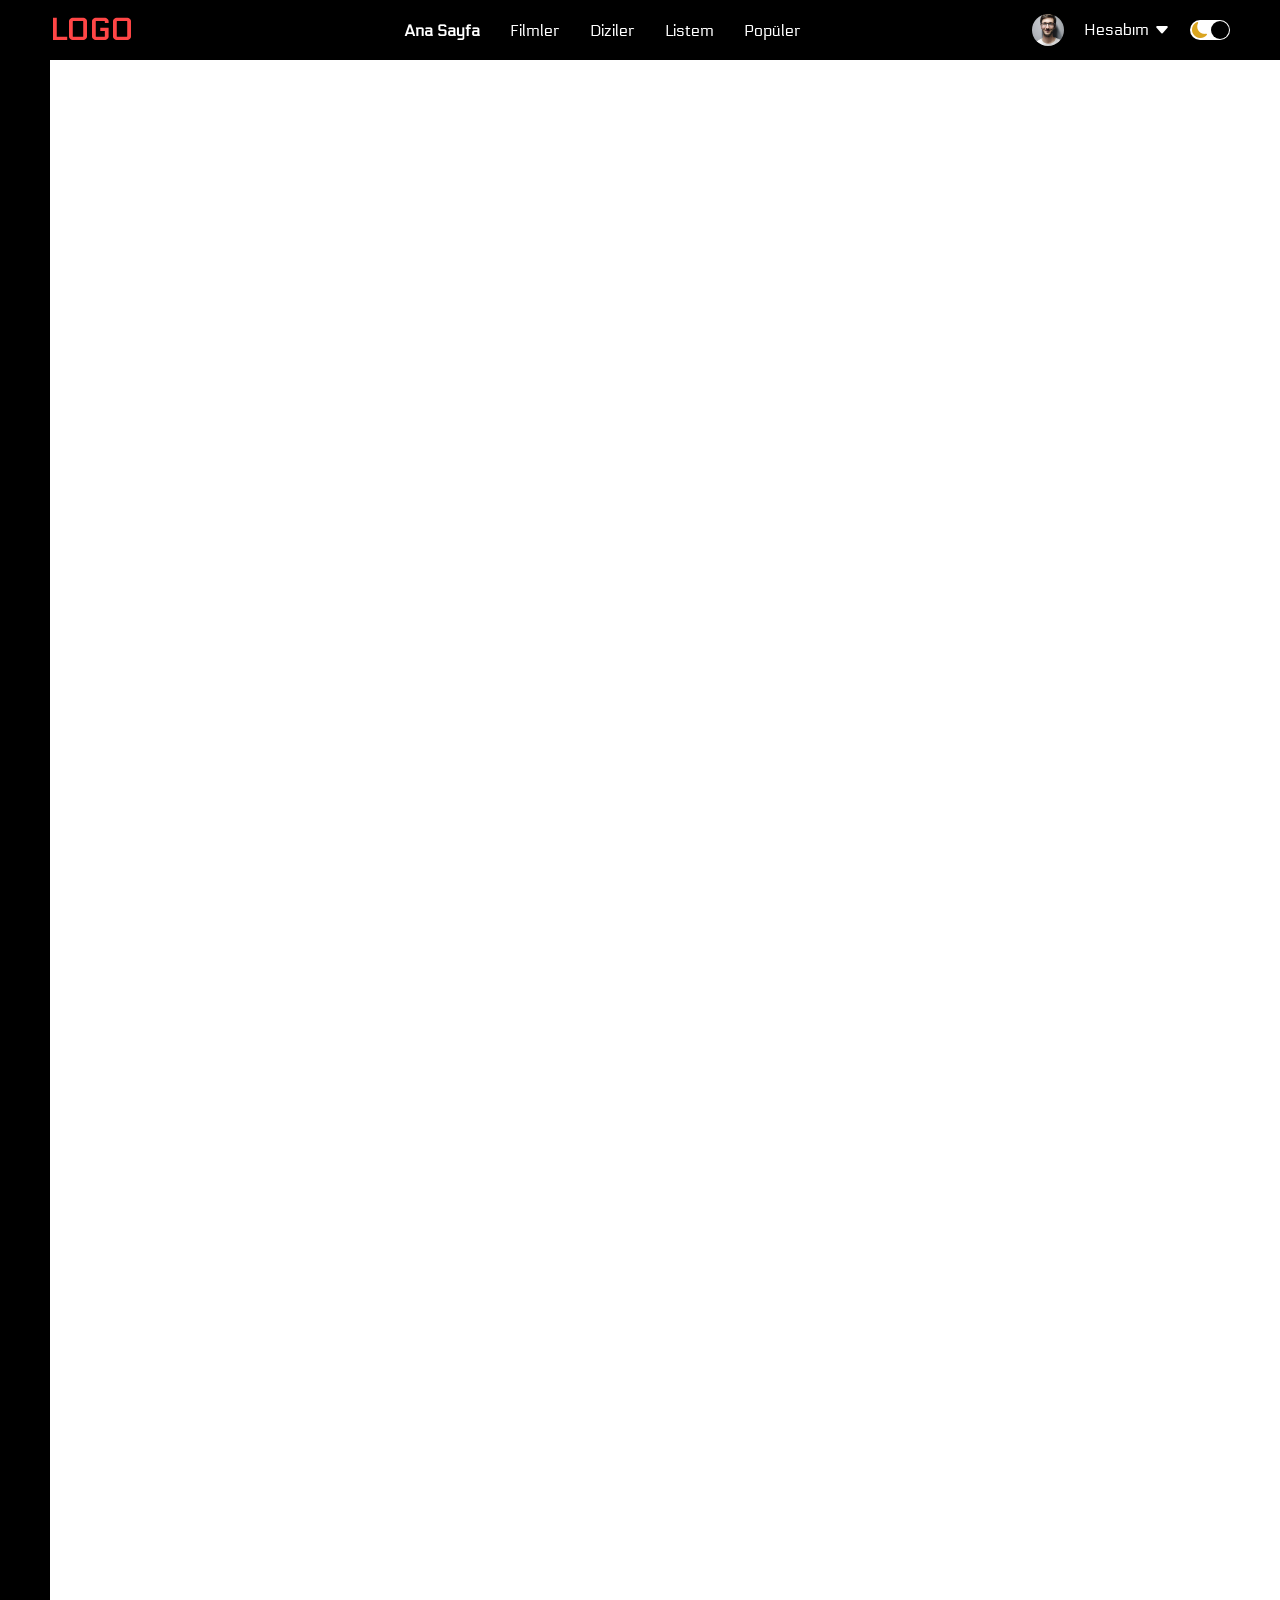
==== movie-website/index.html @ 87be733c "header end" ====
<!DOCTYPE html>
<html lang="en">
  <head>
    <meta charset="UTF-8" />
    <meta name="viewport" content="width=device-width, initial-scale=1.0" />
    <title>Movie Website</title>
    <link
      rel="stylesheet"
      href="https://cdn.jsdelivr.net/npm/bootstrap-icons@1.9.1/font/bootstrap-icons.css"
    />
    <link rel="stylesheet" href="style.css" />
  </head>
  <body>

    <!--! header start -->
    <div class="header">
      <div class="header-wrapper">
        <div class="logo-wrapper">
          <h1 class="logo">LOGO</h1>
        </div>
        <div class="menu-container">
          <ul class="menu-list">
            <li class="menu-list-item active">Ana Sayfa</li>
            <li class="menu-list-item">Filmler</li>
            <li class="menu-list-item">Diziler</li>
            <li class="menu-list-item">Listem</li>
            <li class="menu-list-item">Popüler</li>
          </ul>
        </div>
        <div class="profile-container">
          <img class="profile-picture" src="img/profile.jpg" alt="pp" />
          <div class="profile-text-container">
            <span class="profile-text">Hesabım</span>
            <i class="bi bi-caret-down-fill"></i>
          </div>
          <div class="toggle">
            <i class="bi bi-moon-fill toggle-icon"></i>
            <i class="bi bi-sun-fill toggle-icon"></i>
            <div class="toggle-ball"></div>
          </div>
        </div>
      </div>
    </div>
    <!--! header end -->

    <!--! sidebar start -->
    <div class="sidebar">

    </div>
    <!--! sidebar end -->
  </body>
</html>
---- movie-website/style.css ----
@import url("https://fonts.googleapis.com/css2?family=Electrolize&display=swap");

/*! base css start */

* {
  margin: 0;
}

body {
  height: 200vh;
  font-family: "Electrolize", sans-serif;
}

li {
  list-style: none;
}

/*! base css end */

/*! header start */

.header {
  background-color: #000;
  color: #fff;
  height: 60px;
  position: sticky;
  top: 0; 
}

.header-wrapper {
  display: flex;
  justify-content: space-between;
  align-items: center;
  height: 100%;
  padding: 0 50px;
}

.header-wrapper .logo{
    font-size: 30px;
    color: rgb(255, 70, 70);
    cursor: pointer;
}

.menu-container .menu-list {
  display: flex;
  column-gap: 30px;
}

.menu-container .menu-list-item {
transition: .2s ease all;
cursor: pointer;
}

.menu-container .menu-list-item:hover {
    font-weight: bold;
}

.menu-container .menu-list-item.active {
    font-weight: bold;
}

.profile-container{
    display: flex;
    align-items: center;
    column-gap: 20px;
}

.profile-container .profile-picture{
    width: 32px;
    height: 32px;
    object-fit: cover;
    border-radius: 50%;
}

.profile-container .profile-text-container{
    display: flex;
    align-items: center;
    line-height: 1;
    column-gap: 5px;
}

.toggle{
    width: 40px;
    height: 20px;
    background-color: #fff;
    border-radius: 30px;
    display: flex;
    align-items: center;
    justify-content: space-around;
    position: relative;
}

.profile-container .toggle-icon{
    color: goldenrod;
}

.profile-container .toggle-ball{
    width: 18px;
    height: 18px;
    background-color: #000;
    border-radius: 50%;
    cursor: pointer;
    position: absolute;
    right: 1px;
}

/*! header end */

/*! sidebar start */
.sidebar {
  background-color: #000;
  color: #fff;
  height: 100%;
  width: 50px;
}
/*! sidebar end */
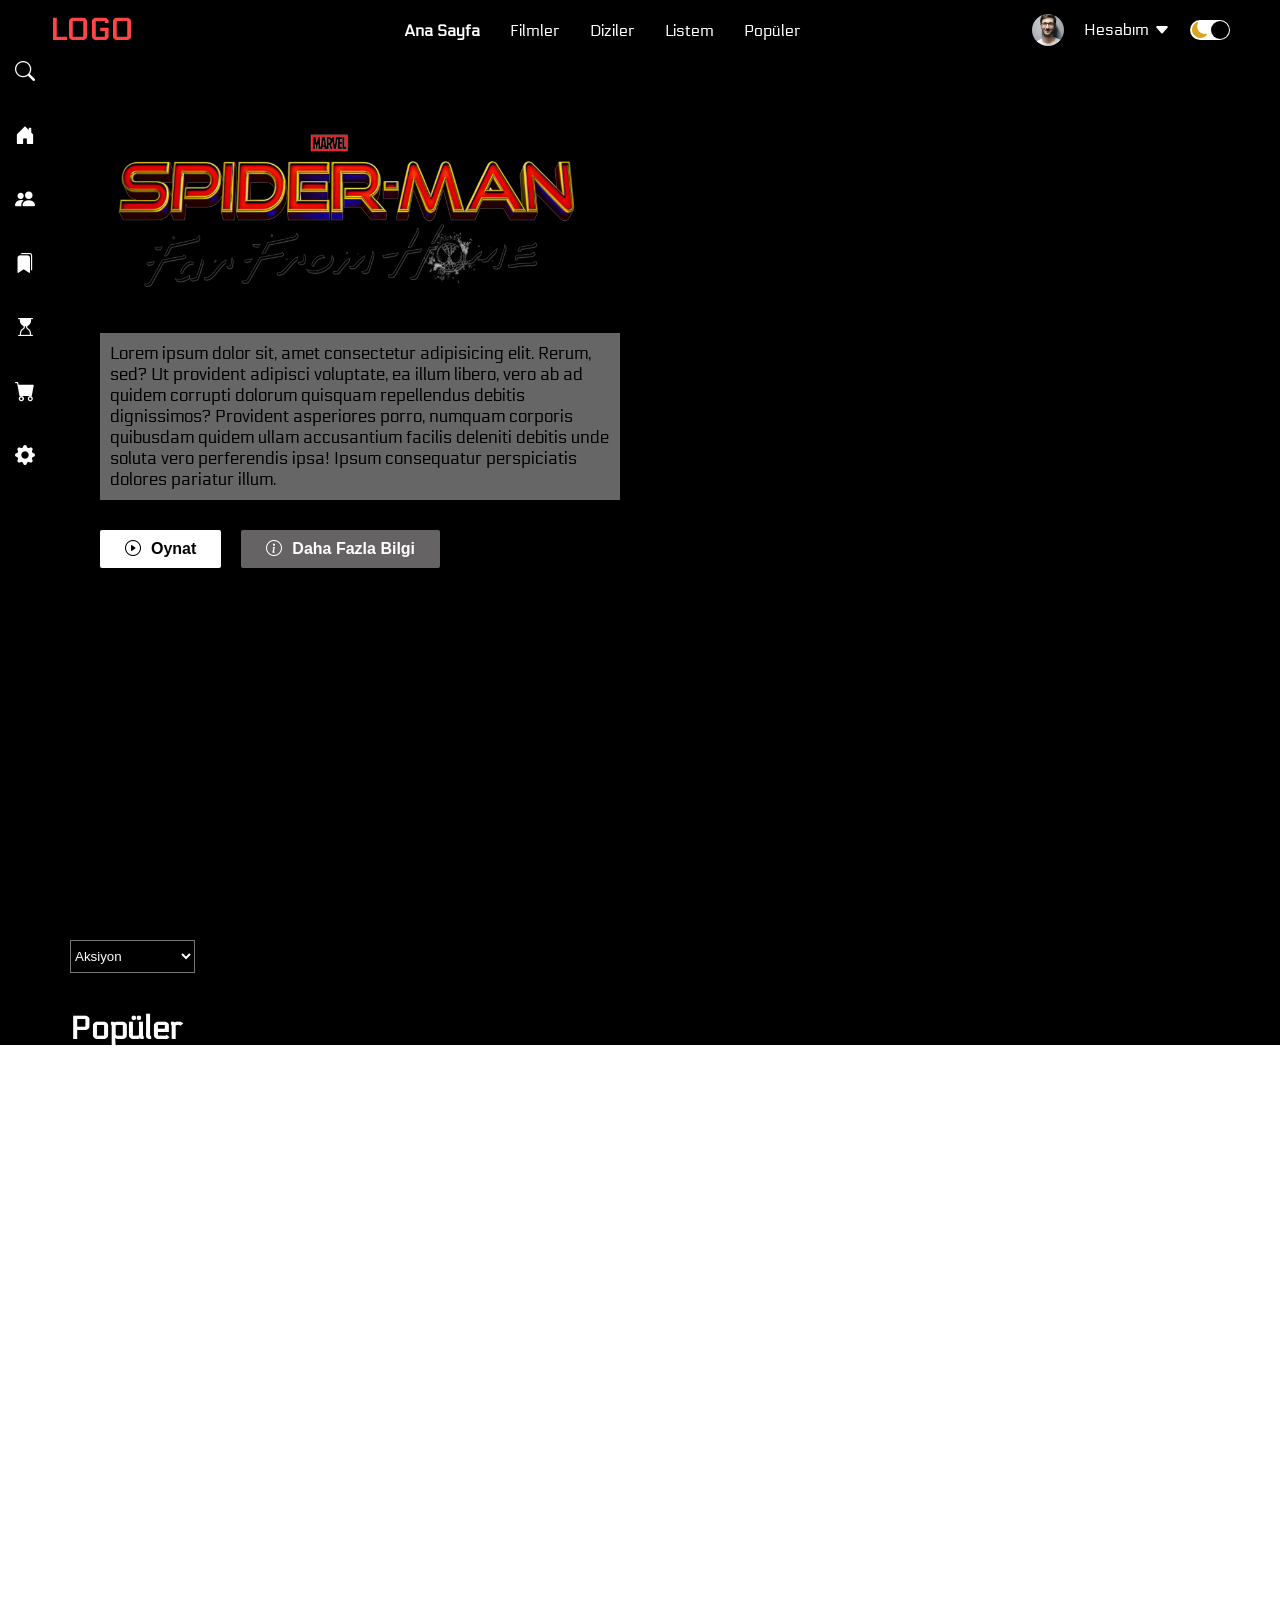
==== commit 6fbdaf6a: "sidebar, featured-content and movie-list-filter end" ====
--- a/movie-website/index.html
+++ b/movie-website/index.html
@@ -11,7 +11,6 @@
     <link rel="stylesheet" href="style.css" />
   </head>
   <body>
-
     <!--! header start -->
     <div class="header">
       <div class="header-wrapper">
@@ -45,8 +44,62 @@
 
     <!--! sidebar start -->
     <div class="sidebar">
-
+      <i class="bi bi-search"></i>
+      <i class="bi bi-house-door-fill"></i>
+      <i class="bi bi-people-fill"></i>
+      <i class="bi bi-bookmarks-fill"></i>
+      <i class="bi bi-hourglass-top"></i>
+      <i class="bi bi-cart-fill"></i>
+      <i class="bi bi-gear-fill"></i>
     </div>
     <!--! sidebar end -->
+
+    <!--! content start -->
+    <div class="container">
+      <div class="content-wrapper">
+        <!--? featured content start -->
+        <div class="featured-content">
+          <img class="featured-title" src="img/spiderman-title.png" alt="" />
+          <p class="featured-desc">
+            Lorem ipsum dolor sit, amet consectetur adipisicing elit. Rerum,
+            sed? Ut provident adipisci voluptate, ea illum libero, vero ab ad
+            quidem corrupti dolorum quisquam repellendus debitis dignissimos?
+            Provident asperiores porro, numquam corporis quibusdam quidem ullam
+            accusantium facilis deleniti debitis unde soluta vero perferendis
+            ipsa! Ipsum consequatur perspiciatis dolores pariatur illum.
+          </p>
+          <div class="featured-buttons">
+            <button class="play-button">
+              <i class="bi bi-play-circle"></i>
+              Oynat
+            </button>
+            <button class="info-button">
+              <i class="bi bi-info-circle"></i>
+              Daha Fazla Bilgi
+            </button>
+          </div>
+        </div>
+        <!--? featured content end -->
+
+        <!--? movie list start -->
+        <div class="movie-list-filter">
+          <select>
+            <option>Aksiyon</option>
+            <option>Animasyon</option>
+            <option>Belgesel</option>
+            <option>Komedi</option>
+            <option>Bilim-Kurgu</option>
+          </select>
+        </div>
+
+        <div class="movie-list-container">
+          <h1 class="movie-list-title">Popüler</h1>
+          <div class="movie-list-wrapper"></div>
+        </div>
+        <!--? movie list end -->
+      </div>
+    </div>
+
+    <!--! content end -->
   </body>
 </html>
--- a/movie-website/style.css
+++ b/movie-website/style.css
@@ -11,6 +11,11 @@
   font-family: "Electrolize", sans-serif;
 }
 
+.container {
+  background-color: #000;
+  color: #fff;
+}
+
 li {
   list-style: none;
 }
@@ -20,11 +25,11 @@
 /*! header start */
 
 .header {
-  background-color: #000;
+  background: #000;
   color: #fff;
   height: 60px;
   position: sticky;
-  top: 0; 
+  top: 0;
 }
 
 .header-wrapper {
@@ -35,10 +40,10 @@
   padding: 0 50px;
 }
 
-.header-wrapper .logo{
-    font-size: 30px;
-    color: rgb(255, 70, 70);
-    cursor: pointer;
+.header-wrapper .logo {
+  font-size: 30px;
+  color: rgb(255, 70, 70);
+  cursor: pointer;
 }
 
 .menu-container .menu-list {
@@ -47,70 +52,163 @@
 }
 
 .menu-container .menu-list-item {
-transition: .2s ease all;
-cursor: pointer;
+  transition: 0.2s ease all;
+  cursor: pointer;
 }
 
 .menu-container .menu-list-item:hover {
-    font-weight: bold;
+  font-weight: bold;
 }
 
 .menu-container .menu-list-item.active {
-    font-weight: bold;
-}
-
-.profile-container{
-    display: flex;
-    align-items: center;
-    column-gap: 20px;
-}
-
-.profile-container .profile-picture{
-    width: 32px;
-    height: 32px;
-    object-fit: cover;
-    border-radius: 50%;
-}
-
-.profile-container .profile-text-container{
-    display: flex;
-    align-items: center;
-    line-height: 1;
-    column-gap: 5px;
-}
-
-.toggle{
-    width: 40px;
-    height: 20px;
-    background-color: #fff;
-    border-radius: 30px;
-    display: flex;
-    align-items: center;
-    justify-content: space-around;
-    position: relative;
-}
-
-.profile-container .toggle-icon{
-    color: goldenrod;
-}
-
-.profile-container .toggle-ball{
-    width: 18px;
-    height: 18px;
-    background-color: #000;
-    border-radius: 50%;
-    cursor: pointer;
-    position: absolute;
-    right: 1px;
+  font-weight: bold;
+}
+
+.profile-container {
+  display: flex;
+  align-items: center;
+  column-gap: 20px;
+}
+
+.profile-container .profile-picture {
+  width: 32px;
+  height: 32px;
+  object-fit: cover;
+  border-radius: 50%;
+}
+
+.profile-container .profile-text-container {
+  display: flex;
+  align-items: center;
+  line-height: 1;
+  column-gap: 5px;
+}
+
+.toggle {
+  width: 40px;
+  height: 20px;
+  background-color: #fff;
+  border-radius: 30px;
+  display: flex;
+  align-items: center;
+  justify-content: space-around;
+  position: relative;
+}
+
+.profile-container .toggle-icon {
+  color: goldenrod;
+}
+
+.profile-container .toggle-ball {
+  width: 18px;
+  height: 18px;
+  background-color: #000;
+  border-radius: 50%;
+  cursor: pointer;
+  position: absolute;
+  right: 1px;
 }
 
 /*! header end */
 
 /*! sidebar start */
 .sidebar {
-  background-color: #000;
+  background: #000;
   color: #fff;
   height: 100%;
   width: 50px;
+  display: flex;
+  flex-direction: column;
+  align-items: center;
+  row-gap: 40px;
+  padding-top: 60px;
+  position: fixed;
+  top: 0;
+}
+
+.sidebar i {
+  font-size: 20px;
+  color: #fff;
+  cursor: pointer;
 }
 /*! sidebar end */
+
+/*! content start */
+
+.content-wrapper {
+  margin-left: 50px;
+}
+
+/*? featured content start */
+
+.featured-content {
+  background: url(img/spiderman.jpg);
+  background-size: 100% 100%;
+  height: calc(100vh - 160px);
+  padding: 50px;
+}
+
+.featured-title {
+  width: 500px;
+}
+
+.featured-desc {
+  width: 500px;
+  font-size: 17px;
+  background-color: rgba(255, 255, 255, 0.4);
+  color: #000;
+  margin: 30px 0;
+  padding: 10px;
+}
+
+.featured-buttons {
+  display: flex;
+  flex-wrap: wrap;
+  gap: 20px;
+}
+
+.featured-buttons .info-button {
+  background-color: rgba(145, 142, 142, 0.7);
+  color: #fff;
+}
+
+.featured-buttons button {
+  background-color: #fff;
+  padding: 10px 25px;
+  border-radius: 2px;
+  border: none;
+  outline: none;
+  font-weight: bold;
+  font-size: 16px;
+  display: flex;
+  column-gap: 10px;
+  cursor: pointer;
+}
+
+/*? featured content end */
+
+/*? movie list start */
+
+.movie-list-filter {
+  margin: 20px 0;
+  padding: 20px;
+}
+
+.movie-list-filter select {
+  background-color: #000;
+  color: #fff;
+  width: 125px;
+  padding: 7px 0;
+}
+
+.movie-list-container {
+  padding: 0 20px;
+}
+
+.movie-list-container .movie-list-title {
+  line-height: 1;
+}
+
+/*? movie list end */
+
+/*! content end */
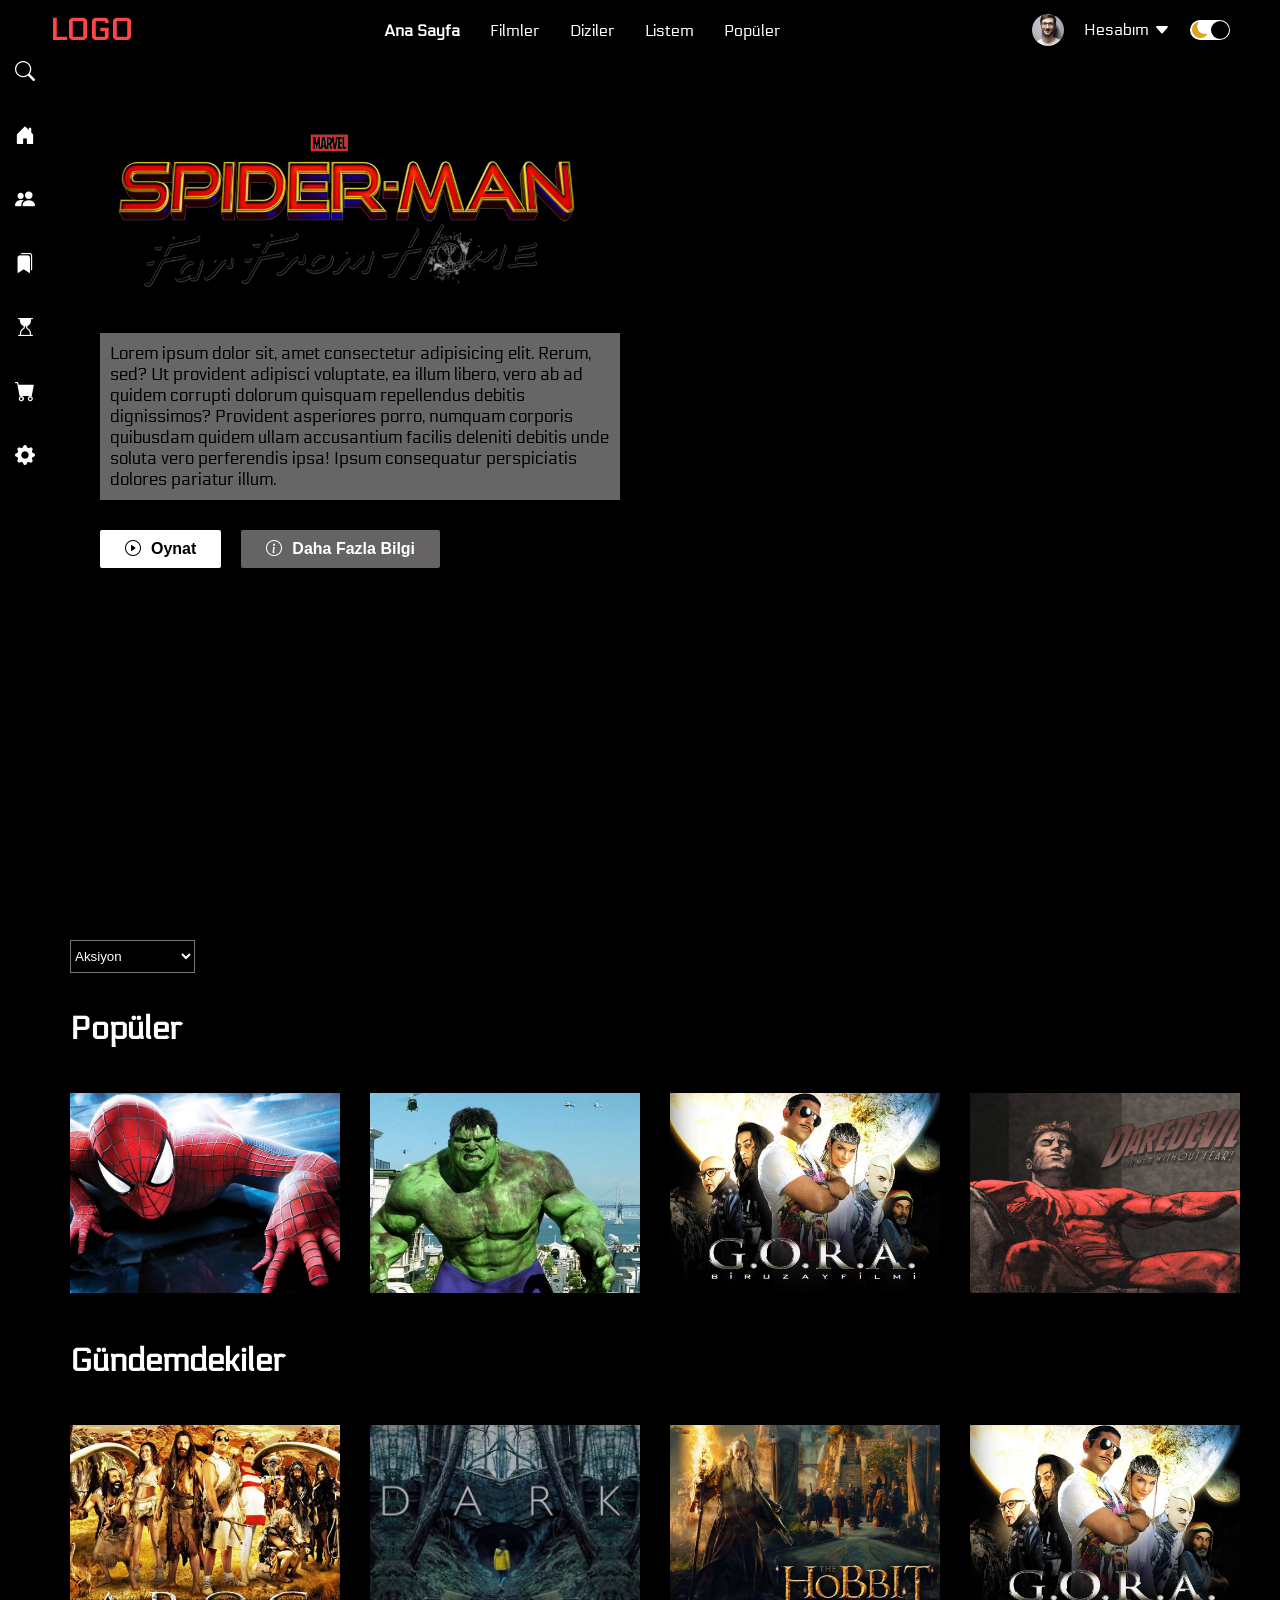
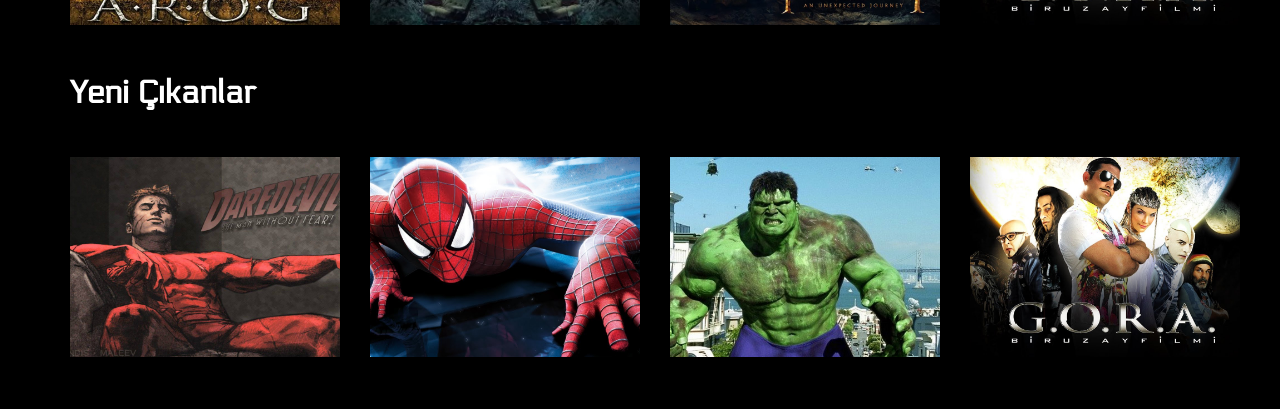
==== commit bad9326f: "movie-list end" ====
--- a/movie-website/index.html
+++ b/movie-website/index.html
@@ -94,7 +94,276 @@
 
         <div class="movie-list-container">
           <h1 class="movie-list-title">Popüler</h1>
-          <div class="movie-list-wrapper"></div>
+          <div class="movie-list-wrapper">
+            <ul class="movie-list">
+              <li class="movie-item">
+                <img class="movie-item-img" src="img/f1.jpg" alt="" />
+                <div class="movie-item-info">
+                  <span class="movie-item-title">SPIDER-MAN</span>
+                  <div class="movie-item-buttons">
+                    <i class="bi bi-play-circle-fill"></i>
+                    <i class="bi bi-hand-thumbs-up-fill"></i>
+                    <i class="bi bi-hand-thumbs-down-fill"></i>
+                    <i class="bi bi-plus-circle-fill"></i>
+                  </div>
+                </div>
+              </li>
+              <li class="movie-item">
+                <img class="movie-item-img" src="img/f2.jpg" alt="" />
+                <div class="movie-item-info">
+                  <span class="movie-item-title">HULK</span>
+                  <div class="movie-item-buttons">
+                    <i class="bi bi-play-circle-fill"></i>
+                    <i class="bi bi-hand-thumbs-up-fill"></i>
+                    <i class="bi bi-hand-thumbs-down-fill"></i>
+                    <i class="bi bi-plus-circle-fill"></i>
+                  </div>
+                </div>
+              </li>
+              <li class="movie-item">
+                <img class="movie-item-img" src="img/f3.jpg" alt="" />
+                <div class="movie-item-info">
+                  <span class="movie-item-title">G.O.R.A</span>
+                  <div class="movie-item-buttons">
+                    <i class="bi bi-play-circle-fill"></i>
+                    <i class="bi bi-hand-thumbs-up-fill"></i>
+                    <i class="bi bi-hand-thumbs-down-fill"></i>
+                    <i class="bi bi-plus-circle-fill"></i>
+                  </div>
+                </div>
+              </li>
+              <li class="movie-item">
+                <img class="movie-item-img" src="img/f4.jpg" alt="" />
+                <div class="movie-item-info">
+                  <span class="movie-item-title">DAREDEVIL</span>
+                  <div class="movie-item-buttons">
+                    <i class="bi bi-play-circle-fill"></i>
+                    <i class="bi bi-hand-thumbs-up-fill"></i>
+                    <i class="bi bi-hand-thumbs-down-fill"></i>
+                    <i class="bi bi-plus-circle-fill"></i>
+                  </div>
+                </div>
+              </li>
+              <li class="movie-item">
+                <img class="movie-item-img" src="img/f5.jpg" alt="" />
+                <div class="movie-item-info">
+                  <span class="movie-item-title">THE HOBBIT</span>
+                  <div class="movie-item-buttons">
+                    <i class="bi bi-play-circle-fill"></i>
+                    <i class="bi bi-hand-thumbs-up-fill"></i>
+                    <i class="bi bi-hand-thumbs-down-fill"></i>
+                    <i class="bi bi-plus-circle-fill"></i>
+                  </div>
+                </div>
+              </li>
+              <li class="movie-item">
+                <img class="movie-item-img" src="img/f6.jpg" alt="" />
+                <div class="movie-item-info">
+                  <span class="movie-item-title">A.R.O.G</span>
+                  <div class="movie-item-buttons">
+                    <i class="bi bi-play-circle-fill"></i>
+                    <i class="bi bi-hand-thumbs-up-fill"></i>
+                    <i class="bi bi-hand-thumbs-down-fill"></i>
+                    <i class="bi bi-plus-circle-fill"></i>
+                  </div>
+                </div>
+              </li>
+              <li class="movie-item">
+                <img class="movie-item-img" src="img/f7.jpg" alt="" />
+                <div class="movie-item-info">
+                  <span class="movie-item-title">DARK</span>
+                  <div class="movie-item-buttons">
+                    <i class="bi bi-play-circle-fill"></i>
+                    <i class="bi bi-hand-thumbs-up-fill"></i>
+                    <i class="bi bi-hand-thumbs-down-fill"></i>
+                    <i class="bi bi-plus-circle-fill"></i>
+                  </div>
+                </div>
+              </li>
+            </ul>
+          </div>
+        </div>
+        <div class="movie-list-container">
+          <h1 class="movie-list-title">Gündemdekiler</h1>
+          <div class="movie-list-wrapper">
+            <ul class="movie-list">
+              <li class="movie-item">
+                <img class="movie-item-img" src="img/f6.jpg" alt="" />
+                <div class="movie-item-info">
+                  <span class="movie-item-title">A.R.O.G</span>
+                  <div class="movie-item-buttons">
+                    <i class="bi bi-play-circle-fill"></i>
+                    <i class="bi bi-hand-thumbs-up-fill"></i>
+                    <i class="bi bi-hand-thumbs-down-fill"></i>
+                    <i class="bi bi-plus-circle-fill"></i>
+                  </div>
+                </div>
+              </li>
+              <li class="movie-item">
+                <img class="movie-item-img" src="img/f7.jpg" alt="" />
+                <div class="movie-item-info">
+                  <span class="movie-item-title">DARK</span>
+                  <div class="movie-item-buttons">
+                    <i class="bi bi-play-circle-fill"></i>
+                    <i class="bi bi-hand-thumbs-up-fill"></i>
+                    <i class="bi bi-hand-thumbs-down-fill"></i>
+                    <i class="bi bi-plus-circle-fill"></i>
+                  </div>
+                </div>
+              </li>
+              <li class="movie-item">
+                <img class="movie-item-img" src="img/f5.jpg" alt="" />
+                <div class="movie-item-info">
+                  <span class="movie-item-title">THE HOBBIT</span>
+                  <div class="movie-item-buttons">
+                    <i class="bi bi-play-circle-fill"></i>
+                    <i class="bi bi-hand-thumbs-up-fill"></i>
+                    <i class="bi bi-hand-thumbs-down-fill"></i>
+                    <i class="bi bi-plus-circle-fill"></i>
+                  </div>
+                </div>
+              </li>
+              <li class="movie-item">
+                <img class="movie-item-img" src="img/f3.jpg" alt="" />
+                <div class="movie-item-info">
+                  <span class="movie-item-title">G.O.R.A</span>
+                  <div class="movie-item-buttons">
+                    <i class="bi bi-play-circle-fill"></i>
+                    <i class="bi bi-hand-thumbs-up-fill"></i>
+                    <i class="bi bi-hand-thumbs-down-fill"></i>
+                    <i class="bi bi-plus-circle-fill"></i>
+                  </div>
+                </div>
+              </li>
+              <li class="movie-item">
+                <img class="movie-item-img" src="img/f2.jpg" alt="" />
+                <div class="movie-item-info">
+                  <span class="movie-item-title">HULK</span>
+                  <div class="movie-item-buttons">
+                    <i class="bi bi-play-circle-fill"></i>
+                    <i class="bi bi-hand-thumbs-up-fill"></i>
+                    <i class="bi bi-hand-thumbs-down-fill"></i>
+                    <i class="bi bi-plus-circle-fill"></i>
+                  </div>
+                </div>
+              </li>
+              <li class="movie-item">
+                <img class="movie-item-img" src="img/f1.jpg" alt="" />
+                <div class="movie-item-info">
+                  <span class="movie-item-title">SPIDER-MAN</span>
+                  <div class="movie-item-buttons">
+                    <i class="bi bi-play-circle-fill"></i>
+                    <i class="bi bi-hand-thumbs-up-fill"></i>
+                    <i class="bi bi-hand-thumbs-down-fill"></i>
+                    <i class="bi bi-plus-circle-fill"></i>
+                  </div>
+                </div>
+              </li>
+              <li class="movie-item">
+                <img class="movie-item-img" src="img/f4.jpg" alt="" />
+                <div class="movie-item-info">
+                  <span class="movie-item-title">DAREDEVIL</span>
+                  <div class="movie-item-buttons">
+                    <i class="bi bi-play-circle-fill"></i>
+                    <i class="bi bi-hand-thumbs-up-fill"></i>
+                    <i class="bi bi-hand-thumbs-down-fill"></i>
+                    <i class="bi bi-plus-circle-fill"></i>
+                  </div>
+                </div>
+              </li>
+            </ul>
+          </div>
+        </div>
+        <div class="movie-list-container">
+          <h1 class="movie-list-title">Yeni Çıkanlar</h1>
+          <div class="movie-list-wrapper">
+            <ul class="movie-list">
+              <li class="movie-item">
+                <img class="movie-item-img" src="img/f4.jpg" alt="" />
+                <div class="movie-item-info">
+                  <span class="movie-item-title">DAREDEVIL</span>
+                  <div class="movie-item-buttons">
+                    <i class="bi bi-play-circle-fill"></i>
+                    <i class="bi bi-hand-thumbs-up-fill"></i>
+                    <i class="bi bi-hand-thumbs-down-fill"></i>
+                    <i class="bi bi-plus-circle-fill"></i>
+                  </div>
+                </div>
+              </li>
+              <li class="movie-item">
+                <img class="movie-item-img" src="img/f1.jpg" alt="" />
+                <div class="movie-item-info">
+                  <span class="movie-item-title">SPIDER-MAN</span>
+                  <div class="movie-item-buttons">
+                    <i class="bi bi-play-circle-fill"></i>
+                    <i class="bi bi-hand-thumbs-up-fill"></i>
+                    <i class="bi bi-hand-thumbs-down-fill"></i>
+                    <i class="bi bi-plus-circle-fill"></i>
+                  </div>
+                </div>
+              </li>
+              <li class="movie-item">
+                <img class="movie-item-img" src="img/f2.jpg" alt="" />
+                <div class="movie-item-info">
+                  <span class="movie-item-title">HULK</span>
+                  <div class="movie-item-buttons">
+                    <i class="bi bi-play-circle-fill"></i>
+                    <i class="bi bi-hand-thumbs-up-fill"></i>
+                    <i class="bi bi-hand-thumbs-down-fill"></i>
+                    <i class="bi bi-plus-circle-fill"></i>
+                  </div>
+                </div>
+              </li>
+              <li class="movie-item">
+                <img class="movie-item-img" src="img/f3.jpg" alt="" />
+                <div class="movie-item-info">
+                  <span class="movie-item-title">G.O.R.A</span>
+                  <div class="movie-item-buttons">
+                    <i class="bi bi-play-circle-fill"></i>
+                    <i class="bi bi-hand-thumbs-up-fill"></i>
+                    <i class="bi bi-hand-thumbs-down-fill"></i>
+                    <i class="bi bi-plus-circle-fill"></i>
+                  </div>
+                </div>
+              </li>
+              <li class="movie-item">
+                <img class="movie-item-img" src="img/f6.jpg" alt="" />
+                <div class="movie-item-info">
+                  <span class="movie-item-title">A.R.O.G</span>
+                  <div class="movie-item-buttons">
+                    <i class="bi bi-play-circle-fill"></i>
+                    <i class="bi bi-hand-thumbs-up-fill"></i>
+                    <i class="bi bi-hand-thumbs-down-fill"></i>
+                    <i class="bi bi-plus-circle-fill"></i>
+                  </div>
+                </div>
+              </li>
+              <li class="movie-item">
+                <img class="movie-item-img" src="img/f5.jpg" alt="" />
+                <div class="movie-item-info">
+                  <span class="movie-item-title">THE HOBBIT</span>
+                  <div class="movie-item-buttons">
+                    <i class="bi bi-play-circle-fill"></i>
+                    <i class="bi bi-hand-thumbs-up-fill"></i>
+                    <i class="bi bi-hand-thumbs-down-fill"></i>
+                    <i class="bi bi-plus-circle-fill"></i>
+                  </div>
+                </div>
+              </li>
+              <li class="movie-item">
+                <img class="movie-item-img" src="img/f7.jpg" alt="" />
+                <div class="movie-item-info">
+                  <span class="movie-item-title">DARK</span>
+                  <div class="movie-item-buttons">
+                    <i class="bi bi-play-circle-fill"></i>
+                    <i class="bi bi-hand-thumbs-up-fill"></i>
+                    <i class="bi bi-hand-thumbs-down-fill"></i>
+                    <i class="bi bi-plus-circle-fill"></i>
+                  </div>
+                </div>
+              </li>
+            </ul>
+          </div>
         </div>
         <!--? movie list end -->
       </div>
--- a/movie-website/style.css
+++ b/movie-website/style.css
@@ -4,10 +4,10 @@
 
 * {
   margin: 0;
+  padding: 0;
 }
 
 body {
-  height: 200vh;
   font-family: "Electrolize", sans-serif;
 }
 
@@ -30,6 +30,7 @@
   height: 60px;
   position: sticky;
   top: 0;
+  z-index: 1;
 }
 
 .header-wrapper {
@@ -209,6 +210,74 @@
   line-height: 1;
 }
 
+.movie-list-wrapper {
+  overflow: hidden;
+}
+
+.movie-list-wrapper .movie-list {
+  height: 300px;
+  display: flex;
+  align-items: center;
+  column-gap: 30px;
+}
+
+.movie-list-wrapper .movie-list .movie-item {
+  position: relative;
+}
+
+.movie-list .movie-item:hover .movie-item-title,
+.movie-list .movie-item:hover .movie-item-buttons {
+  opacity: 1;
+}
+
+.movie-list .movie-item-img {
+  transition: 0.8s all ease-in;
+  width: 270px;
+  height: 200px;
+  object-fit: cover;
+}
+
+.movie-item:hover .movie-item-img {
+  transform: scale(1.2);
+  margin: 0 30px;
+  opacity: 0.5;
+}
+
+.movie-list .movie-item-info .movie-item-title {
+  position: absolute;
+  top: 10%;
+  left: 50px;
+  background-color: rgb(40, 40, 40, 0.4);
+  font-size: 28px;
+  font-weight: bold;
+  padding: 0 10px;
+  opacity: 0;
+  transition: 0.8s ease-in-out all;
+}
+
+.movie-list .movie-item-info .movie-item-buttons {
+  position: absolute;
+  bottom: 10%;
+  left: 50px;
+  display: flex;
+  column-gap: 20px;
+  padding: 10px;
+  background-color: rgb(40, 40, 40, 0.4);
+  font-size: 20px;
+  opacity: 0;
+  transition: 0.8s ease-in-out all;
+}
+
+.movie-item-buttons i {
+  opacity: 0.5;
+  cursor: pointer;
+  transition: 0.2s ease all;
+}
+
+.movie-item-buttons i:hover {
+  opacity: 1;
+}
+
 /*? movie list end */
 
 /*! content end */
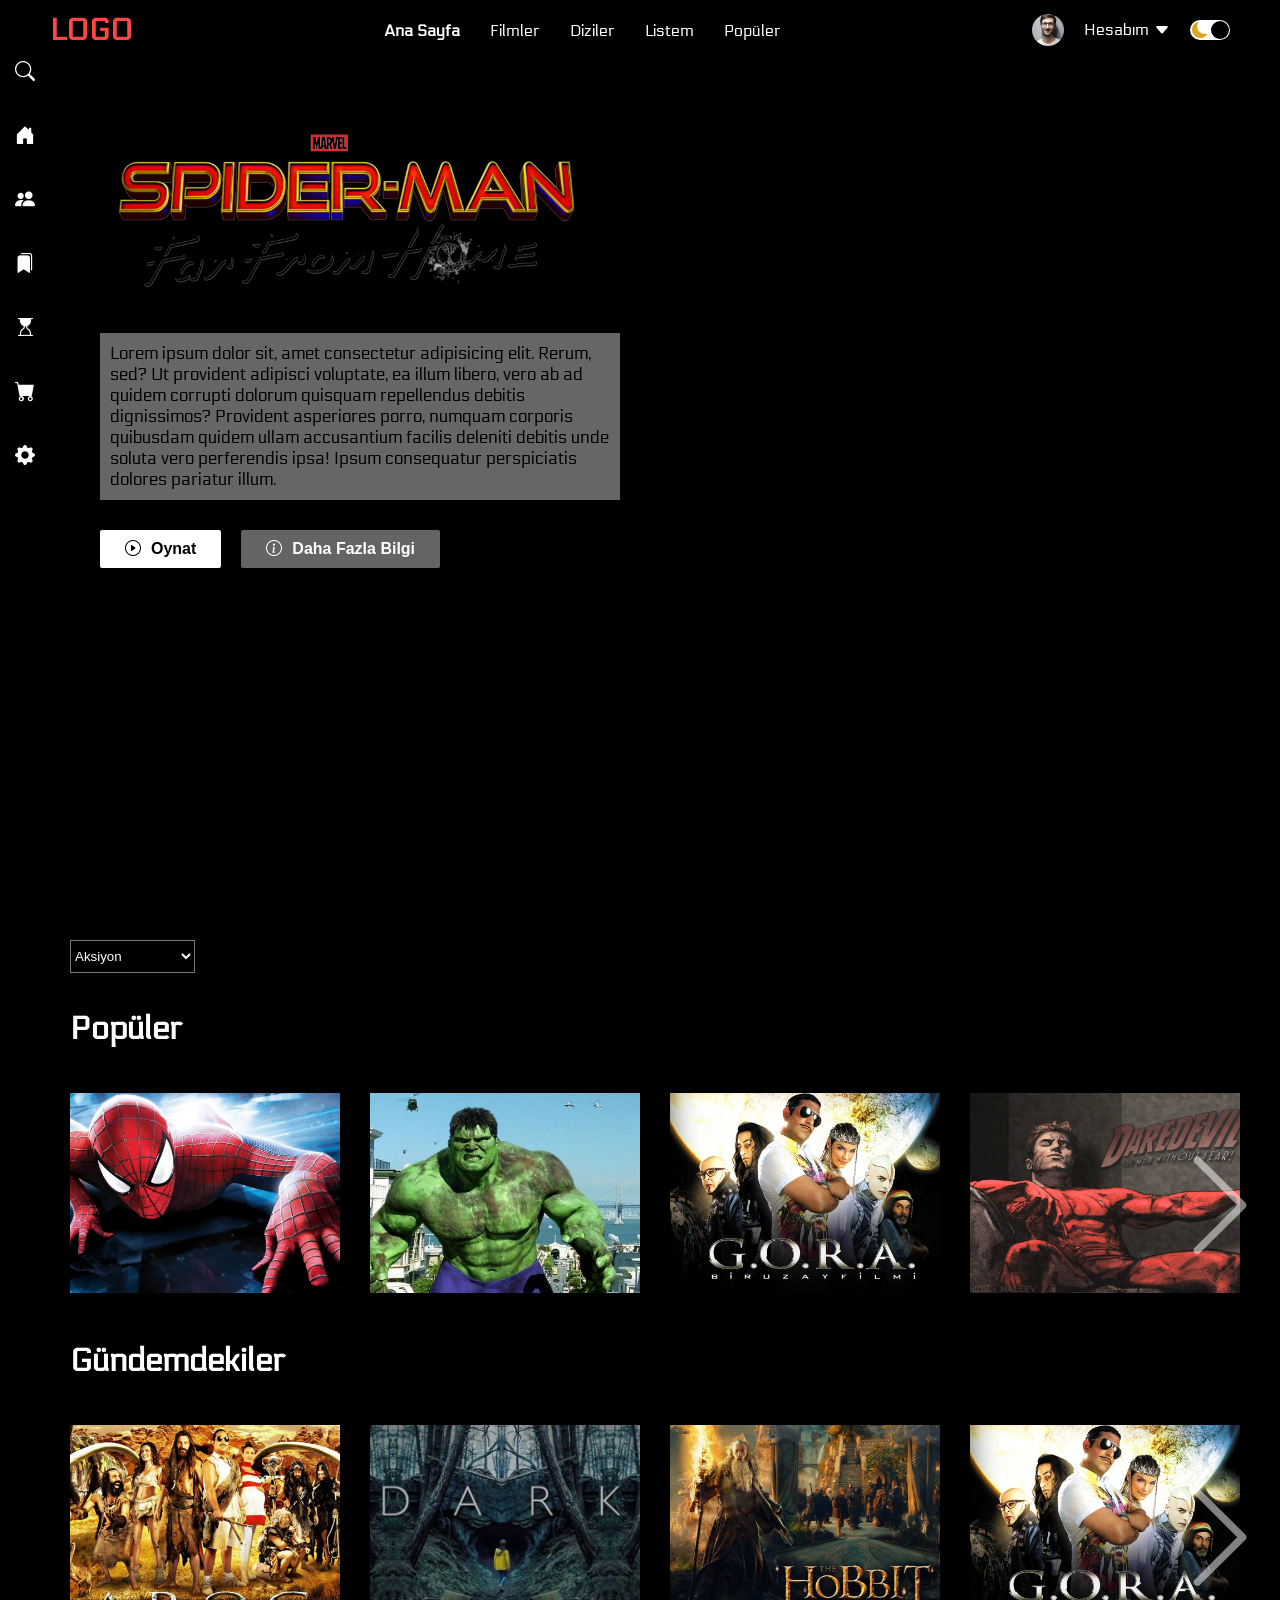
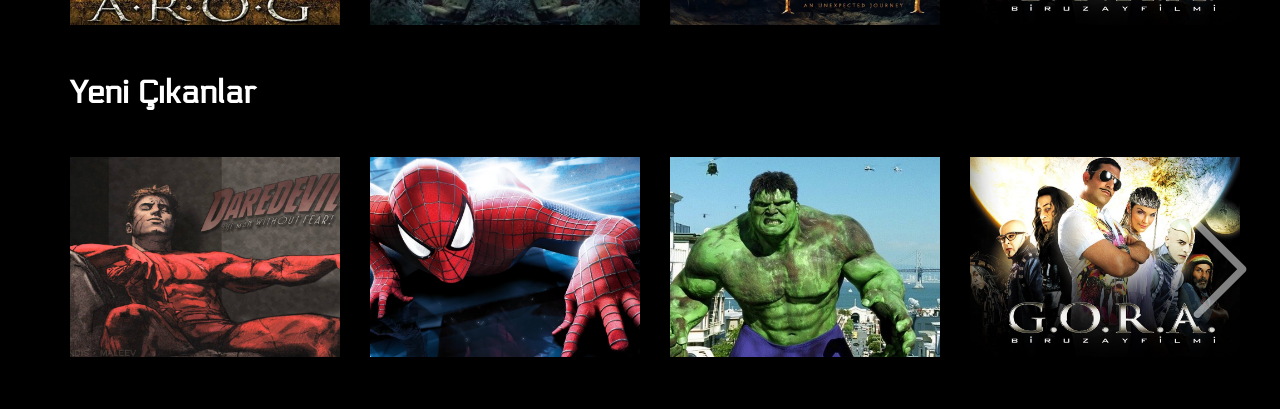
==== commit 8a95fef5: "slider js added" ====
--- a/movie-website/index.html
+++ b/movie-website/index.html
@@ -181,6 +181,7 @@
                 </div>
               </li>
             </ul>
+            <i class="bi bi-chevron-right arrow next"></i>
           </div>
         </div>
         <div class="movie-list-container">
@@ -272,6 +273,7 @@
                 </div>
               </li>
             </ul>
+            <i class="bi bi-chevron-right arrow"></i>
           </div>
         </div>
         <div class="movie-list-container">
@@ -363,12 +365,13 @@
                 </div>
               </li>
             </ul>
+            <i class="bi bi-chevron-right arrow"></i>
           </div>
         </div>
         <!--? movie list end -->
       </div>
     </div>
-
     <!--! content end -->
+    <script src="script.js"></script>
   </body>
 </html>
--- a/movie-website/style.css
+++ b/movie-website/style.css
@@ -132,6 +132,7 @@
   color: #fff;
   cursor: pointer;
 }
+
 /*! sidebar end */
 
 /*! content start */
@@ -188,7 +189,7 @@
 
 /*? featured content end */
 
-/*? movie list start */
+/*? filter start */
 
 .movie-list-filter {
   margin: 20px 0;
@@ -202,6 +203,10 @@
   padding: 7px 0;
 }
 
+/*? filter end */
+
+/*? movie list start */
+
 .movie-list-container {
   padding: 0 20px;
 }
@@ -212,16 +217,19 @@
 
 .movie-list-wrapper {
   overflow: hidden;
-}
-
-.movie-list-wrapper .movie-list {
+  position: relative;
+}
+
+.movie-list {
   height: 300px;
   display: flex;
   align-items: center;
   column-gap: 30px;
-}
-
-.movie-list-wrapper .movie-list .movie-item {
+  transform: translateX(0);
+  transition: 0.8s ease-in-out all;
+}
+
+.movie-list .movie-item {
   position: relative;
 }
 
@@ -243,7 +251,7 @@
   opacity: 0.5;
 }
 
-.movie-list .movie-item-info .movie-item-title {
+.movie-item-info .movie-item-title {
   position: absolute;
   top: 10%;
   left: 50px;
@@ -255,7 +263,7 @@
   transition: 0.8s ease-in-out all;
 }
 
-.movie-list .movie-item-info .movie-item-buttons {
+.movie-item-info .movie-item-buttons {
   position: absolute;
   bottom: 10%;
   left: 50px;
@@ -278,6 +286,22 @@
   opacity: 1;
 }
 
+.arrow {
+  width: 100px;
+  display: flex;
+  font-size: 120px;
+  position: absolute;
+  right: 0;
+  top: 100px;
+  cursor: pointer;
+  opacity: 0.5;
+  transition: 0.3s ease all;
+}
+
+.arrow:hover {
+  opacity: 1;
+}
+
 /*? movie list end */
 
-/*! content end */
+/*! content end */
